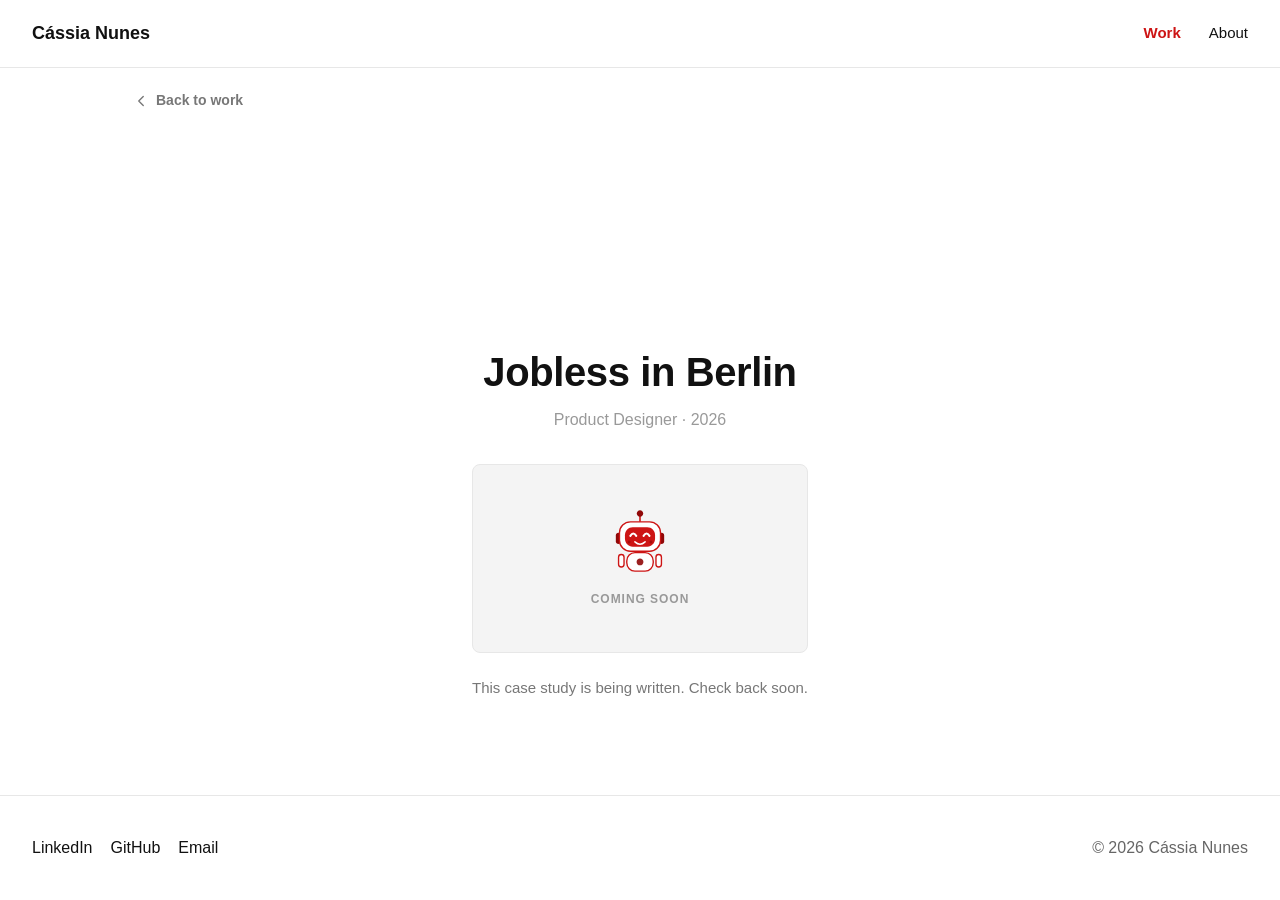
==== case-studies/jobless/index.html @ c4681d46 "Add Jobless & AI Subtitles coming-soon pages; update robot artwork - New per-project coming-soon pag" ====
<!DOCTYPE html>
<html lang="en">
<head>
  <meta charset="UTF-8" />
  <meta name="viewport" content="width=device-width, initial-scale=1.0" />
  <title>Jobless in Berlin | Cássia Nunes</title>
  <meta name="description" content="Jobless in Berlin — a product design case study by Cássia Nunes. Coming soon." />
  <link rel="stylesheet" href="../../styles.css?v=11" />
</head>
<body>

  <!-- ===== HEADER / NAVIGATION (same on every page) ===== -->
  <header class="site-header">
    <a href="../../index.html" class="logo"><span class="logo-name">Cássia Nunes</span></a>
    <button class="nav-toggle" aria-label="Open navigation" aria-expanded="false">
      <span></span><span></span><span></span>
    </button>
    <nav class="nav">
      <a href="../../work.html" class="active" data-i18n="nav.work">Work</a>
      <!-- Playground temporarily hidden from nav — page and content preserved. Remove this comment wrapper to restore. -->
      <!-- <a href="../../playground.html" data-i18n="nav.playground">Playground</a> -->
      <a href="../../about.html" data-i18n="nav.about">About Me</a>
      <div class="lang-select"></div>
    </nav>
  </header>

  <!-- Back link, always at the very top of the page -->
  <div class="cs-topbar">
    <a href="../../work.html" class="cs-back">
      <svg viewBox="0 0 24 24" fill="none" stroke="currentColor" stroke-width="1.8" stroke-linecap="round" stroke-linejoin="round" aria-hidden="true"><path d="M15 18l-6-6 6-6"/></svg>
      Back to work
    </a>
  </div>

  <!-- ===== COMING SOON — the case study is still being written ===== -->
  <main class="cs-soon-page">
    <h1 class="cs-soon-title">Jobless in Berlin</h1>
    <p class="cs-soon-meta">Product Designer · 2026</p>
    <div class="thumb thumb--soon cs-soon-card">
      <img class="thumb-robot" src="../../svg/active.svg" alt="" />
      <span class="thumb-soon-label">Coming soon</span>
    </div>
    <p class="cs-soon-note">This case study is being written. Check back soon.</p>
  </main>

  <!-- ===== FOOTER (contact sheet, same on every page) ===== -->
  <footer class="site-footer">
    <div class="footer-inner">
      <div class="footer-links">
        <a href="https://www.linkedin.com/in/cassianunes/" target="_blank" rel="noopener">LinkedIn</a>
        <a href="https://github.com/decassianunes" target="_blank" rel="noopener">GitHub</a>
        <a href="mailto:nunes.decassia@gmail.com">Email</a>
      </div>
      <div class="footer-col footer-col--right">
        <p>© <span id="year"></span> Cássia Nunes</p>
      </div>
    </div>
  </footer>

  <script src="../../script.js?v=3"></script>
  <script src="../../i18n.js"></script>
</body>
</html>
---- styles.css ----
/* ===== COLOR + SPACING VARIABLES =====
   Change a color here once and it updates everywhere. */
:root {
  --white: #ffffff;
  --black: #111111;         /* text — near-black reads softer than pure #000 */
  --red: #CD1515;           /* vivid red — the accent (rgba(205,21,21,1)) */
  --red-50: #E68A8A;        /* vivid red at ~50% (mixed with white) — used on hover */
  --red-deep: #860303;      /* darker red — chatbot header + user bubble, so they don't clash with the action red */
  --red-pill: #8F0909;      /* active chatbot chip — red outline + text on hover/focus */
  --red-highlight: #8F0909; /* deep maroon — case-study highlights (title, label, headings, active nav) */
  --gray-line: #E7E7E7;     /* subtle borders for empty thumbnails */
  --gray-border: #D4D4D4;   /* slightly stronger neutral — chatbot chips at rest */
  --gray-thumb: #F4F4F4;    /* empty thumbnail fill */
  --max-width: 1080px;
  --gap: 24px;
}

/* ===== BASE ===== */
* { box-sizing: border-box; margin: 0; padding: 0; }

body {
  font-family: -apple-system, BlinkMacSystemFont, "Segoe UI", Helvetica, Arial, sans-serif;
  background: var(--white);
  color: var(--black);
  line-height: 1.5;
  -webkit-font-smoothing: antialiased;
  /* Sticky-footer layout: header (auto) · content (1fr, grows) · footer (auto).
     Keeps the footer pinned to the bottom even on short pages. */
  min-height: 100vh;
  display: grid;
  grid-template-rows: auto 1fr auto;
}

a { color: inherit; text-decoration: none; }

/* ===== HEADER / NAV ===== */
.site-header {
  position: sticky;          /* stays at the top as you scroll */
  top: 0;
  background: var(--white);
  display: flex;
  align-items: center;
  justify-content: space-between;
  padding: 20px 32px;
  border-bottom: 1px solid var(--gray-line);
  z-index: 10;
}

/* Logo link — always present, empty on homepage (name lives in the hero),
   populated on inner pages. Min-width keeps the tap target reachable. */
.logo {
  font-weight: 700;
  font-size: 18px;
  min-width: 44px;
  display: inline-flex;
  align-items: center;
}

/* The name shown in the header on inner pages — black, distinct from the red hero name.
   Fades in from the left on page load, giving the impression it arrived from the hero fly. */
.logo-name {
  display: inline-block;
  color: var(--black);
  font-weight: 700;
  font-size: 18px;
  white-space: nowrap;
  animation: logo-arrive 0.35s ease-out both;
  transition: color 0.15s ease;
}

.logo:hover .logo-name { color: var(--red); }

@keyframes logo-arrive {
  from { opacity: 0; transform: translateX(-8px); }
  to   { opacity: 1; transform: translateX(0); }
}

@media (prefers-reduced-motion: reduce) {
  .logo-name { animation: none; }
}

.nav { display: flex; gap: 28px; align-items: center; }

.nav a { font-size: 15px; transition: color 0.15s ease; }
.nav a:hover { color: var(--red); }   /* full red on hover — accessible (5.6:1) */
.nav a.active { color: var(--red); font-weight: 600; }   /* current page */

/* Hamburger toggle — hidden on desktop, shown on mobile */
.nav-toggle {
  display: none;
  flex-direction: column;
  justify-content: center;
  gap: 5px;
  width: 36px;
  height: 36px;
  padding: 6px;
  background: none;
  border: none;
  cursor: pointer;
  flex-shrink: 0;
}
.nav-toggle span {
  display: block;
  width: 100%;
  height: 2px;
  background: var(--black);
  border-radius: 2px;
  transition: transform 0.22s ease, opacity 0.18s ease;
  transform-origin: center;
}
/* Animate the three bars → X when open */
.site-header.nav-open .nav-toggle span:nth-child(1) { transform: translateY(7px) rotate(45deg); }
.site-header.nav-open .nav-toggle span:nth-child(2) { opacity: 0; transform: scaleX(0); }
.site-header.nav-open .nav-toggle span:nth-child(3) { transform: translateY(-7px) rotate(-45deg); }

/* Custom language dropdown (EN / DE / PT) — hidden for now, keeping EN only */
.lang-select { display: none; }

.lang-trigger {
  display: inline-flex;
  align-items: center;
  gap: 4px;
  font: inherit;
  font-size: 15px;
  font-weight: 400;
  color: var(--red);
  background: none;
  border: none;
  padding: 0;
  cursor: pointer;
  transition: opacity 0.15s ease;
}
.lang-trigger:hover { opacity: 0.7; }

.lang-caret { font-size: 9px; transition: transform 0.15s ease; }
.lang-select.open .lang-caret { transform: rotate(180deg); }

.lang-menu {
  position: absolute;
  top: calc(100% + 6px);
  right: 0;
  min-width: 100%;
  margin: 0;
  padding: 4px;
  list-style: none;
  background: var(--white);
  border: 1px solid var(--gray-line);
  border-radius: 8px;
  box-shadow: 0 8px 24px rgba(0, 0, 0, 0.1);
  display: none;
  z-index: 20;
}
.lang-select.open .lang-menu { display: block; }

.lang-option {
  font-size: 13px;
  color: var(--black);
  padding: 7px 14px;
  border-radius: 5px;
  cursor: pointer;
  white-space: nowrap;
  transition: color 0.15s ease, background 0.15s ease;
}
.lang-option:hover { color: var(--red); background: #faf1f1; }
.lang-option.active { color: var(--red); font-weight: 700; }

/* ===== HERO ===== */
.hero {
  width: 100%;
  max-width: var(--max-width);
  margin: 0;
  padding: 80px 32px 100px;
  display: grid;
  grid-template-columns: 1.6fr 1fr;   /* give the text more room than the robot */
  gap: 48px;
  align-items: center;
  overflow-x: hidden;
}

.hero-left {
  display: flex;
  flex-direction: column;
  min-width: 0;
}

.hero-right {
  display: flex;
  flex-direction: column;
  align-items: flex-end;
}

/* Wrapper that keeps the bubble and robot as one unit in the hero right column. */
.hero-bot-unit {
  display: flex;
  flex-direction: column;
  align-items: center;
  gap: 24px;
  width: 300px;
  max-width: 100%;
  margin-right: 30px;
}

/* Speech bubble that triggers the chat — sits above the robot in the hero */
.hero-bot-bubble {
  position: relative;
  width: 100%;
  background: var(--white);
  border: 1px solid var(--gray-line);
  border-radius: 16px;
  padding: 16px 20px;
  font-family: inherit;
  font-size: 15px;
  color: #555;
  text-align: left;
  box-shadow: 0 2px 12px rgba(0, 0, 0, 0.06);
  cursor: pointer;
  transition: border-color 0.15s ease, opacity 0.35s ease;
}
.hero-bot-bubble:hover { border-color: #bbb; }
.hero-bot-bubble:focus-visible {
  outline: 2px solid var(--red);
  outline-offset: 3px;
}
/* Tail — two overlapping triangles create a bordered point toward the robot */
.hero-bot-bubble::before {
  content: '';
  position: absolute;
  bottom: -14px;
  left: 50%;
  transform: translateX(-50%);
  border-left: 12px solid transparent;
  border-right: 12px solid transparent;
  border-top: 14px solid var(--gray-line);
  pointer-events: none;
}
.hero-bot-bubble::after {
  content: '';
  position: absolute;
  bottom: -12px;
  left: 50%;
  transform: translateX(-50%);
  border-left: 11px solid transparent;
  border-right: 11px solid transparent;
  border-top: 12px solid var(--white);
  pointer-events: none;
}

/* Slot where chatbot.js moves the robot button on desktop */
.hero-bot-slot { display: flex; justify-content: center; }

/* Hide the hero right column while the chat panel is open */
body.chatbot-active .hero-right { visibility: hidden; }

.hero-eyebrow {
  font-size: 16px;
  font-weight: 400;           /* not bold */
  color: var(--black);        /* black */
  margin-bottom: 20px;
}

.hero-name {
  font-size: clamp(44px, 7vw, 72px);
  font-weight: 800;
  letter-spacing: -0.02em;
  line-height: 1.02;
  color: var(--red);
}

/* Keywords marquee — infinite horizontal scroll, clipped to the name's width */
.hero-headline {
  display: grid;
  width: max-content;   /* shrink-wrap to the name; the marquee inherits this width */
  max-width: 100%;      /* never overflow the hero column */
}

.hero-keywords-marquee {
  position: relative;
  width: 100%;          /* = the name's width */
  overflow: hidden;
  height: 1.5em;
  margin-top: 18px;
  /* soft fade at both edges so text eases in/out */
  -webkit-mask-image: linear-gradient(to right, transparent, #000 6%, #000 94%, transparent);
          mask-image: linear-gradient(to right, transparent, #000 6%, #000 94%, transparent);
}

.hero-keywords-track {
  position: absolute;   /* keeps the long line from stretching the name box */
  top: 0;
  left: 0;
  display: flex;
  white-space: nowrap;
  animation: keyword-scroll 30s linear infinite;
}
.hero-keywords-marquee:hover .hero-keywords-track {
  animation-play-state: paused;   /* pause on hover */
}

.hero-keywords {
  display: flex;
  flex-wrap: wrap;
  align-items: center;
  list-style: none;
  margin: 18px 0 0;
  padding: 0;
  font-size: 14px;
  color: #444;
}
.hero-keywords li { white-space: nowrap; }
.hero-keywords li::after {   /* visual separator only */
  content: "·";
  margin: 0 0.55em;
  color: #aaa;
}
.hero-keywords li:last-child::after { content: none; margin: 0; }

@keyframes keyword-scroll {
  from { transform: translateX(0); }
  to   { transform: translateX(-50%); }   /* one full copy — seamless loop */
}

/* Accessibility: no motion — show a normal, fully-visible keyword line */
@media (prefers-reduced-motion: reduce) {
  .hero-headline { display: block; }
  .hero-keywords-marquee {
    overflow: visible;
    height: auto;
    -webkit-mask-image: none;
            mask-image: none;
  }
  .hero-keywords-track { position: static; animation: none; flex-wrap: wrap; white-space: normal; }
  .hero-keywords { flex-wrap: wrap; }              /* wrap the tags onto lines */
  .hero-keywords[aria-hidden="true"] { display: none; }
}

.hero-intro {
  margin-top: 20px;
  font-size: clamp(15px, 1.4vw, 18px);
  font-weight: 400;
  line-height: 1.6;
  overflow-wrap: break-word;
}

.hero-cta {
  display: inline-block;
  margin-top: 36px;
  font-size: 16px;
  font-weight: 600;
  color: var(--white);
  background: var(--red);
  padding: 14px 28px;
  border-radius: 999px;
  transition: background 0.15s ease;
}

.hero-cta:hover { background: var(--red-50); }   /* 50% red on hover */

/* Primary CTA link in the hero */
.hero-link {
  display: inline-block;
  margin-top: 28px;
  font-size: 16px;
  font-weight: 700;
  color: var(--black);
  transition: color 0.15s ease;
}
.hero-link:hover { color: var(--red); }

/* Location — lowest priority, muted, at the bottom of the hero */
.hero-meta {
  margin-top: 28px;
  font-size: 15px;
  color: #777;
}

/* ===== SECTIONS ===== */
.section {
  width: 100%;                 /* fill the width (grid item), then cap below */
  max-width: var(--max-width);
  margin: 0 auto;              /* centered (content pages) */
  padding: 64px 32px;
}

.section-title {
  position: relative;                     /* anchor for the animated bar */
  font-size: 14px;
  font-weight: 700;
  text-transform: uppercase;
  letter-spacing: 0.08em;
  margin-bottom: 32px;
  padding-bottom: 12px;
}

/* Static underline below section titles */
.section-title::after {
  content: "";
  position: absolute;
  left: 0;
  bottom: 0;
  width: 100%;
  height: 2px;
  background: var(--gray-line);
}

/* ===== WORK GRID ===== */
.work-grid {
  display: grid;
  grid-template-columns: repeat(3, 1fr);   /* 3 columns on desktop */
  gap: var(--gap);
}

.work-card { display: block; }

.thumb {
  position: relative;          /* positioning context for the hover-preview video */
  aspect-ratio: 16 / 9;        /* matches the case-study hero image so it isn't cropped */
  background: var(--gray-thumb);
  border: 1px solid var(--gray-line);
  border-radius: 8px;
  overflow: hidden;            /* clip a filled image to the rounded corners */
}

/* An image that fills a thumbnail — crops to the same 4:3 shape. */
.thumb-img {
  width: 100%;
  height: 100%;
  object-fit: cover;
  display: block;
}

/* Hover-preview video, layered over the poster image. It fills the same 4:3 box
   (object-fit: cover — no distortion) and fades in on hover / keyboard focus;
   the JS in script.js plays it on hover and resets it on leave. */
.thumb-video {
  position: absolute;
  inset: 0;
  width: 100%;
  height: 100%;
  object-fit: cover;
  opacity: 0;                  /* hidden until hover; the poster shows underneath */
  transition: opacity 0.25s ease;
}
a.work-card:hover .thumb-video,
a.work-card:focus-visible .thumb-video { opacity: 1; }

/* "Coming soon" thumbnail — the error robot centred over the grey box. */
.thumb--soon {
  display: flex;
  flex-direction: column;
  align-items: center;
  justify-content: center;
  gap: 12px;
}
.thumb-robot {
  width: 64px;
  height: auto;
  /* Same artwork as the chatbot's "no answer" robot. Its outline shapes have
     no fill attribute, so without this they'd default to solid black. Setting
     fill:none here lets the stroke-only paths stay outlines (the filled paths
     keep their own colors), matching how the robot looks inside the chatbot. */
  fill: none;
}
.thumb-soon-label {
  font-size: 12px;
  font-weight: 700;
  text-transform: uppercase;
  letter-spacing: 0.08em;
  color: #999;
}

/* Coming-soon project pages — a centered title + the "Coming soon" card */
.cs-soon-page {
  max-width: 640px;
  margin: 0 auto;
  padding: 48px 24px 96px;
  text-align: center;
}
.cs-soon-title {
  font-size: clamp(28px, 4vw, 40px);
  font-weight: 800;
  letter-spacing: -0.01em;
  margin: 8px 0 6px;
}
.cs-soon-meta {
  color: #999;
  margin: 0 0 32px;
}
.cs-soon-card {
  max-width: 420px;
  margin: 0 auto;
}
.cs-soon-note {
  margin-top: 24px;
  font-size: 15px;
  color: #777;
}

.work-card-title {
  margin-top: 14px;
  font-size: 17px;
  font-weight: 600;
}

.work-card-meta { font-size: 14px; color: #777; margin-top: 2px; }

/* ===== ABOUT ===== */
.about-text {
  font-size: 18px;
  max-width: 680px;
  color: #333;
}

.about-text p { margin-bottom: 20px; }   /* space between paragraphs */

.about-highlight {
  font-weight: 600;
  color: var(--black);
  border-left: 3px solid var(--red);   /* red accent bar on the standout line */
  padding-left: 16px;
}

.about-skills {
  font-size: 15px;
  color: #555;
}

.about-skills-label {
  display: block;
  font-weight: 700;
  color: var(--black);
  text-transform: uppercase;
  letter-spacing: 0.06em;
  font-size: 13px;
  margin-bottom: 4px;
}

/* ===== CONTACT ===== */
.contact-row { display: flex; flex-wrap: wrap; gap: 16px; }

.contact-btn {
  display: inline-block;
  font-size: 15px;
  font-weight: 600;
  padding: 12px 22px;
  border: 2px solid var(--red);
  border-radius: 999px;
  background: var(--white);
  color: var(--black);
  cursor: pointer;
  transition: background 0.15s ease, color 0.15s ease, border-color 0.15s ease;
}

.contact-btn:hover {
  background: var(--red-50);    /* fills with 50% red on hover */
  border-color: var(--red-50);
  color: var(--white);
}

.copy-feedback {
  margin-top: 14px;
  font-size: 14px;
  color: var(--red);
  min-height: 20px;    /* reserves space so layout doesn't jump */
}

/* ===== FOOTER (permanent contact sheet) ===== */
.site-footer {
  background: var(--white);      /* white footer */
  color: var(--black);          /* black text */
  border-top: 1px solid var(--gray-line);   /* divider so it doesn't blend into the page */
  padding: 40px 32px 40px;
}

.footer-inner {
  max-width: none;              /* fill the full width — credit sits at the far right */
  margin: 0;
  display: flex;
  flex-wrap: wrap;               /* stacks nicely on small screens */
  align-items: center;           /* links row + credit sit on one line */
  gap: 16px 40px;
  justify-content: space-between;
}

.footer-col p { font-size: 16px; margin-bottom: 8px; }

/* Inline row of contact links (left side of the footer). */
.footer-links {
  display: flex;
  flex-wrap: wrap;
  gap: 18px;
}
.footer-links a { font-size: 16px; }

.footer-label {
  color: var(--black);          /* black label */
  text-transform: uppercase;
  letter-spacing: 0.1em;
  font-size: 12px;
  font-weight: 700;
  margin-bottom: 12px;
}

.site-footer a { color: var(--black); text-decoration: none; }
.site-footer a:hover { color: var(--red); text-decoration: underline; }   /* accessible */

.footer-col--right { text-align: right; color: #666; }   /* muted credit */
.footer-col--right p { margin: 0; }                       /* remove bottom margin so flex centering works */

.footer-copy {
  max-width: var(--max-width);
  margin: 48px auto 0;
  font-size: 13px;
  color: var(--white);
  opacity: 0.9;
}

@media (max-width: 640px) {
  .footer-col--right { text-align: left; }   /* left-align on phones */
}

/* ===== RESPONSIVE (phones/tablets) ===== */
@media (max-width: 820px) {
  .work-grid { grid-template-columns: repeat(2, 1fr); }
}

/* Below ~900px the robot's fixed width squeezes the text column, so collapse the
   hero to a single full-width text column and drop the decorative robot early. */
@media (max-width: 900px) {
  .hero { grid-template-columns: 1fr; }
  .hero-right { display: none; }
}

@media (max-width: 700px) {
  /* Hero collapses to single column; right column (robot + bubble) is hidden. */
  .hero {
    grid-template-columns: 1fr;
    gap: 0;
    padding: 60px 32px 60px;
  }
  .hero-right { display: none; }

  /* Header: logo left, burger right — single row, no stacking */
  .site-header {
    padding: 14px 20px;
    flex-wrap: wrap;            /* allows nav to drop below on open */
  }
  .nav-toggle { display: flex; }   /* reveal the burger button */

  /* Nav hidden by default; drops below the logo row when open */
  .nav {
    display: none;
    width: 100%;
    flex-direction: column;
    gap: 0;
    padding: 4px 0 8px;
  }
  .site-header.nav-open .nav { display: flex; }

  /* Each link gets its own full-width row with a divider */
  .nav a {
    padding: 12px 0;
    border-bottom: 1px solid var(--gray-line);
    font-size: 16px;
  }
  .nav a:last-of-type { border-bottom: none; }

  /* Language selector sits on its own row inside the open nav */
  .nav .lang-select {
    padding: 10px 0;
  }

  /* Footer: shrink text and gaps so links + copyright stay on one line */
  .site-footer { padding: 28px 20px; }
  .footer-inner { gap: 8px 16px; flex-wrap: nowrap; align-items: center; }
  .footer-links { gap: 12px; }
  .footer-links a,
  .footer-col--right p { font-size: 13px; }
  .footer-col--right { text-align: right; }
}

@media (max-width: 520px) {
  .work-grid { grid-template-columns: 1fr; }
}

/* ===== MINI FAQ CHATBOT =====
   Floating widget, bottom-right of every page. Reuses the site's
   red accent, system font, and border colors so it feels native. */
.chatbot {
  position: fixed;
  right: 24px;
  bottom: 24px;
  z-index: 50;              /* above content, matches header stacking */
  font-family: inherit;
}

/* The round pill button that opens/closes the chat. */
.chatbot-toggle {
  display: inline-flex;
  align-items: center;
  gap: 8px;
  font-size: 15px;
  font-weight: 600;
  padding: 12px 22px;
  border: 2px solid var(--red);
  border-radius: 999px;
  background: var(--red);
  color: var(--white);
  cursor: pointer;
  box-shadow: 0 6px 20px rgba(0, 0, 0, 0.15);
  transition: background 0.15s ease, border-color 0.15s ease;
}

.chatbot-toggle:hover {
  background: var(--red-50);
  border-color: var(--red-50);
}

/* Swap the label for a "×" when the panel is open. */
.chatbot-toggle-close { display: none; font-size: 20px; line-height: 1; }
.chatbot--open .chatbot-toggle-open { display: none; }
.chatbot--open .chatbot-toggle-close { display: inline; }

/* The chat panel itself. */
.chatbot-panel {
  position: absolute;
  right: 0;
  bottom: 60px;             /* sits just above the toggle button */
  width: 320px;
  max-width: calc(100vw - 48px);
  max-height: 70vh;
  display: flex;
  flex-direction: column;
  background: var(--white);
  border: 1px solid var(--gray-line);
  border-radius: 16px;
  box-shadow: 0 12px 40px rgba(0, 0, 0, 0.18);
  overflow: hidden;
}

/* When JS marks the panel `hidden`, actually hide it. Without this line the
   `display: flex` above would keep the panel visible and the open/close
   button would appear to do nothing. */
.chatbot-panel[hidden] { display: none; }

.chatbot-header {
  padding: 14px 18px;
  font-weight: 700;
  color: var(--white);
  background: var(--red-deep);
}

/* Scrolling area that holds the message bubbles. */
.chatbot-messages {
  flex: 1;
  overflow-y: auto;
  padding: 16px;
  display: flex;
  flex-direction: column;
  gap: 10px;
}

.chatbot-msg {
  max-width: 85%;
  padding: 10px 14px;
  border-radius: 14px;
  font-size: 14px;
  line-height: 1.45;
}

/* Bot bubble on the left (grey), user bubble on the right (red). */
.chatbot-msg--bot {
  align-self: flex-start;
  background: var(--gray-thumb);
  color: var(--black);
  border-bottom-left-radius: 4px;
}

.chatbot-msg--user {
  align-self: flex-end;
  background: var(--red-deep);
  color: var(--white);
  border-bottom-right-radius: 4px;
}

.chatbot-msg a { text-decoration: underline; }
.chatbot-msg--bot a { color: var(--red); }

/* Suggested-question chips — ONE horizontally-scrolling row.
   The arrow + fade OVERLAY the right edge (they don't take a column). */
.chatbot-chips-wrap {
  position: relative;            /* anchor for the overlay arrow + fade */
  padding: 10px 16px 8px;        /* persistent bar sitting just above the input */
}

.chatbot-chips {
  display: flex;
  gap: 8px;
  overflow-x: auto;
  scroll-behavior: smooth;
  scrollbar-width: none;         /* hide scrollbar (Firefox) */
  padding: 2px 0;
}
.chatbot-chips::-webkit-scrollbar { display: none; }   /* hide scrollbar (Chrome/Safari) */

.chatbot-chip {
  flex: 0 0 auto;                /* keep each chip whole on one line */
  white-space: nowrap;
  font-size: 13px;
  font-weight: 500;
  padding: 6px 12px;
  border: 1px solid var(--gray-border);
  border-radius: 999px;
  background: var(--white);
  color: var(--black);
  cursor: pointer;
  transition: background 0.15s ease, color 0.15s ease, border-color 0.15s ease;
}

/* Red appears only on interaction — hover or keyboard focus. The active
   pill gets a red outline + red text (not a solid fill), so it reads as
   "active" without competing with the solid-red Ask button. Resting pills
   keep their neutral grey border. */
.chatbot-chip:hover,
.chatbot-chip:focus-visible {
  border-color: var(--red-pill);
  color: var(--red-pill);
  outline: none;
}

/* Soft white fade at the right edge — hints "there's more, scroll →". */
.chatbot-chips-wrap::after {
  content: "";
  position: absolute;
  top: 0;
  right: 16px;
  bottom: 0;
  width: 52px;
  background: linear-gradient(to right, rgba(255, 255, 255, 0), var(--white) 70%);
  pointer-events: none;          /* chips underneath stay clickable */
  transition: opacity 0.15s ease;
}

/* The › arrow OVERLAYS the row's right edge — no stolen column. */
.chatbot-chips-more {
  position: absolute;
  top: 50%;
  right: 16px;
  transform: translateY(-50%);
  z-index: 2;
  width: 26px;
  height: 26px;
  border-radius: 50%;
  border: 1px solid var(--gray-border);
  background: var(--white);
  color: var(--black);
  font-size: 17px;
  line-height: 1;
  cursor: pointer;
  display: flex;
  align-items: center;
  justify-content: center;
  padding: 0 0 1px 1px;            /* optically center the › glyph (nudge right + up) */
  box-sizing: border-box;         /* keep the circle 26px while padding shifts the glyph */
  transition: background 0.15s ease, color 0.15s ease, opacity 0.15s ease;
}
.chatbot-chips-more:hover { background: var(--red); color: var(--white); }

/* At the end there's nothing more to reveal — hide the arrow + fade. */
.chatbot-chips-wrap.chips-at-end::after { opacity: 0; }
.chatbot-chips-wrap.chips-at-end .chatbot-chips-more { opacity: 0; pointer-events: none; }

/* The type-a-question row at the bottom. */
.chatbot-form {
  display: flex;
  gap: 8px;
  padding: 12px 16px;
  border-top: 1px solid var(--gray-line);
}

.chatbot-input {
  flex: 1;
  font: inherit;
  font-size: 14px;
  padding: 10px 12px;
  border: 1px solid var(--gray-line);
  border-radius: 999px;
  outline: none;
}

.chatbot-input:focus { border-color: var(--red); }

.chatbot-send {
  font: inherit;
  font-size: 14px;
  font-weight: 600;
  padding: 10px 16px;
  border: none;
  border-radius: 999px;
  background: var(--red);
  color: var(--white);
  cursor: pointer;
}

.chatbot-send:hover { background: var(--red-50); }

/* ===== MOBILE: chat opens as a tall bottom sheet (≤700px wide) =====
   On phones the corner card doesn't work and the on-screen keyboard would
   cover the input. So when the chat is open, the panel becomes a full-width
   sheet that rises ~85% up the screen: red header pinned on top, messages
   scrolling in the middle, input docked at the bottom. The `.chatbot--open`
   prefix (two classes) makes these win over the desktop panel rules.
   The keyboard-lift itself is handled by JS in chatbot.js (Visual Viewport). */
@media (max-width: 700px) {
  .chatbot--open .chatbot-panel {
    position: fixed;
    left: 0;
    right: 0;
    bottom: 0;
    top: auto;
    width: 100%;
    max-width: 100%;
    height: 85dvh;                  /* dvh = the screen height right now */
    max-height: 85dvh;
    border: none;
    border-radius: 18px 18px 0 0;   /* rounded top only — sheet look */
    box-shadow: 0 -10px 40px rgba(0, 0, 0, 0.28);
    z-index: 60;
  }

  /* Keep the input clear of the phone's home-bar / rounded screen corners. */
  .chatbot--open .chatbot-form {
    padding-bottom: calc(12px + env(safe-area-inset-bottom));
  }

  /* Prevent iOS Safari from auto-zooming when the input is tapped.
     Safari zooms any input with font-size < 16px — bumping to 16px stops it. */
  .chatbot-input {
    font-size: 16px;
  }

  /* Larger touch targets for chips on mobile — WCAG recommends 44px minimum.
     Bumping padding from 6px/12px to 10px/16px gets closer without looking bulky. */
  .chatbot-chip {
    padding: 10px 16px;
    font-size: 14px;
  }

  /* Lock the page behind the sheet so two things don't scroll at once.
     overflow: hidden alone doesn't stop iOS Safari from scrolling the page
     when the keyboard opens. position: fixed + top offset (set by JS) is
     the only reliable way to freeze the page underneath the bottom sheet. */
  body.chatbot-active {
    overflow: hidden;
    position: fixed;
    width: 100%;   /* prevents layout-width collapse from position: fixed */
  }
}

@media (max-width: 520px) {
  .chatbot { right: 16px; bottom: 16px; }
}

/* ===== WORK CARD — clickable state =====
   The first card links to a case study; give it a clear hover affordance. */
a.work-card:hover .thumb { border-color: var(--red); }
a.work-card:hover .work-card-title { color: var(--red); }
a.work-card .work-card-title { transition: color 0.15s ease; }
a.work-card .thumb { transition: border-color 0.15s ease; }

/* ===== CASE STUDY (long-form article pages) ===== */
.case-study {
  width: 100%;
  max-width: 760px;          /* narrower than the 1080 grid — comfortable reading measure */
  margin: 0 auto;
  padding: 48px 32px 88px;
}

/* "← Work" back link at the top */
.case-study-back {
  display: inline-block;
  font-size: 14px;
  font-weight: 600;
  color: #777;
  margin-bottom: 28px;
  transition: color 0.15s ease;
}
.case-study-back:hover { color: var(--red); }

.case-study-eyebrow {
  font-size: 13px;
  font-weight: 700;
  text-transform: uppercase;
  letter-spacing: 0.08em;
  color: var(--red-highlight);
  margin-bottom: 14px;
}

.case-study-title {
  font-size: clamp(30px, 4.5vw, 46px);
  font-weight: 800;
  letter-spacing: -0.02em;
  line-height: 1.1;
}

/* Meta card (Role / Timeline / Team / Platform) — bordered rounded box */
.case-study-meta {
  margin: 28px 0 32px;
  display: grid;
  grid-template-columns: repeat(2, 1fr);
  gap: 20px 32px;
  border: 1px solid var(--gray-line);
  border-radius: 12px;
  padding: 26px 30px;
}
.case-study-meta dt {
  font-size: 11px;
  font-weight: 700;
  text-transform: uppercase;
  letter-spacing: 0.06em;
  color: #999;
  margin-bottom: 4px;
}
.case-study-meta dd {
  margin: 0;
  font-size: 15px;
  color: var(--black);
  line-height: 1.45;
}

/* Outcomes list — checked label on the left, description on the right */
.cs-outcomes {
  margin: 24px 0 32px;
  display: flex;
  flex-direction: column;
  gap: 26px;
}
.cs-outcomes > div {
  display: grid;
  grid-template-columns: 220px 1fr;
  gap: 20px 28px;
  align-items: start;
}
.cs-outcomes dt {
  display: flex;
  align-items: center;
  gap: 12px;
  font-size: 18px;
  font-weight: 700;
  color: var(--black);
  line-height: 1.3;
}
.cs-outcomes dt::before {
  content: "✓";
  flex: 0 0 auto;
  width: 22px;
  height: 22px;
  border-radius: 50%;
  background: var(--black);
  color: #fff;
  font-size: 12px;
  font-weight: 700;
  line-height: 1;
  display: inline-flex;
  align-items: center;
  justify-content: center;
}
.cs-outcomes dd {
  margin: 0;
  font-size: 16px;
  line-height: 1.6;
  color: #333;
}

/* Success-metrics stat cards — big number + label, à la the analytics dashboard */
.cs-stats {
  margin: 24px 0 32px;
  display: grid;
  grid-template-columns: repeat(auto-fit, minmax(180px, 1fr));
  gap: 16px;
}
.cs-stat {
  border: 1px solid var(--gray-line);
  border-radius: 12px;
  padding: 22px 24px;
}
.cs-stat-num {
  font-size: clamp(28px, 3.4vw, 40px);
  font-weight: 800;
  letter-spacing: -0.02em;
  line-height: 1.05;
  color: var(--black);
}
.cs-stat-label {
  margin-top: 10px;
  font-size: 11px;
  font-weight: 700;
  text-transform: uppercase;
  letter-spacing: 0.06em;
  color: #999;
}
.cs-stat-sub {
  margin-top: 8px;
  font-size: 13px;
  line-height: 1.45;
  color: #777;
}
.cs-stat-delta {
  display: inline-block;
  margin-top: 10px;
  padding: 2px 8px;
  border-radius: 999px;
  background: #e6f4ea;
  color: #1a7f37;
  font-size: 12px;
  font-weight: 700;
}

/* Body typography */
.case-study h2 {
  font-size: clamp(22px, 2.4vw, 27px);
  font-weight: 800;
  letter-spacing: -0.01em;
  line-height: 1.2;
  margin: 52px 0 18px;
}
.case-study h3 {
  font-size: 18px;
  font-weight: 700;
  margin: 32px 0 10px;
}
.case-study p {
  font-size: 17px;
  line-height: 1.7;
  color: #333;
  margin-bottom: 18px;
}
.case-study ul {
  margin: 0 0 22px;
  padding-left: 20px;
}
.case-study li {
  font-size: 17px;
  line-height: 1.7;
  color: #333;
  margin-bottom: 10px;
}
.case-study strong { color: var(--black); font-weight: 700; }
.case-study a { color: var(--red); text-decoration: underline; }

/* Divider between major sections */
.case-study hr {
  border: none;
  border-top: 1px solid var(--gray-line);
  margin: 44px 0;
}

/* Pull-quote / key takeaway — reuses the red accent bar from the About page */
.cs-callout {
  border-left: 3px solid var(--red);
  padding-left: 18px;
  margin: 28px 0;
  font-size: 19px;
  font-weight: 600;
  line-height: 1.5;
  color: var(--black);
}

/* Customer citation — pull-quote card with a red accent */
.cs-quote {
  position: relative;
  margin: 32px 0;
  padding: 26px 30px 26px 34px;
  background: var(--gray-thumb);
  border-left: 4px solid var(--red);
  border-radius: 8px;
}
.cs-quote-text {
  margin: 0;
  font-size: 19px;
  line-height: 1.6;
  font-style: italic;
  color: var(--black);
}
.cs-quote-cite {
  display: block;
  margin-top: 16px;
  font-size: 14px;
  font-style: normal;
  font-weight: 700;
  letter-spacing: 0.01em;
  color: var(--red-highlight);
}

/* Image placeholder — grey box matching the work thumbnails */
.cs-figure { margin: 30px 0; }
.cs-figure-box {
  aspect-ratio: 16 / 9;
  background: var(--gray-thumb);
  border: 1px solid var(--gray-line);
  border-radius: 8px;
  display: flex;
  align-items: center;
  justify-content: center;
  padding: 24px;
  text-align: center;
}
.cs-figure-label {
  font-size: 13px;
  font-style: italic;
  color: #9a9a9a;
  max-width: 340px;
}

/* TEMP: hide empty image placeholders until the real screenshots are uploaded.
   Hides any figure whose only content is a placeholder box (no <img> yet).
   To bring the slots back, delete this one rule. */
.cs-figure:has(> .cs-figure-box) {
  display: none;
}

/* ===== Solution slideshow — click-through of the two role-based halves ===== */
.cs-slideshow { outline: none; }
/* The image area: arrows are positioned against this box, so they stay centered
   on the screenshot and don't drift when captions differ in height. */
.cs-slides { position: relative; }
/* Only the active slide is rendered, so the frame height follows each screenshot. */
.cs-slide { display: none; }
.cs-slide.is-active { display: block; }
.cs-slide-caption {
  display: block;
  max-width: 420px;
  margin: 8px auto 0;
  padding-top: 4px;
  text-align: center;
}

/* Overlay arrows — soft circular buttons centered over the image */
.cs-slide-nav {
  position: absolute;
  top: 50%;
  transform: translateY(-50%);
  width: 40px;
  height: 40px;
  display: flex;
  align-items: center;
  justify-content: center;
  padding-bottom: 3px;              /* optically center the ‹ › glyphs */
  font-size: 26px;
  line-height: 1;
  color: var(--red);               /* red chevron at rest (red/white — no black) */
  background: rgba(255, 255, 255, 0.9);
  border: 1px solid var(--gray-line);
  border-radius: 50%;
  box-shadow: 0 2px 10px rgba(0, 0, 0, 0.12);
  cursor: pointer;
  transition: background 0.15s ease, color 0.15s ease, box-shadow 0.15s ease;
}
/* Hover: fill solid red with a white chevron. */
.cs-slide-nav:hover { background: var(--red); color: #fff; box-shadow: 0 4px 16px rgba(0, 0, 0, 0.18); }
.cs-slide-nav:focus-visible { outline: 2px solid var(--red); outline-offset: 2px; }
.cs-slide-prev { left: 12px; }
.cs-slide-next { right: 12px; }

/* Position indicator dots */
.cs-slide-dots {
  display: flex;
  justify-content: center;
  gap: 8px;
  margin-top: 14px;
}
.cs-slide-dot {
  width: 9px;
  height: 9px;
  padding: 0;
  border: none;
  border-radius: 50%;
  background: #cfcfcf;
  cursor: pointer;
  transition: background 0.15s ease, transform 0.15s ease;
}
.cs-slide-dot:hover { background: #a8a8a8; }
.cs-slide-dot.is-active { background: var(--red); transform: scale(1.15); }
.cs-slide-dot:focus-visible { outline: 2px solid var(--red); outline-offset: 2px; }

/* Phones: keep arrows tappable and hugging the edges */
@media (max-width: 640px) {
  .cs-slide-nav { width: 44px; height: 44px; font-size: 24px; }
  .cs-slide-prev { left: 8px; }
  .cs-slide-next { right: 8px; }
}

/* Case study on phones — single-column meta, tighter padding */
@media (max-width: 640px) {
  .case-study-meta { grid-template-columns: 1fr; gap: 16px; padding: 22px 22px; }
  .cs-outcomes > div { grid-template-columns: 1fr; gap: 8px; }
}

/* ===== CASE STUDY — HERO + STICKY SIDE-NAV LAYOUT ===== */
html { scroll-behavior: smooth; }

/* Back link — pinned at the very top of the page, above the hero */
.cs-topbar {
  width: 100%;
  max-width: var(--max-width);
  margin: 0 auto;
  padding: 22px 32px 0;
}
.cs-back {
  display: inline-flex;
  align-items: center;
  gap: 6px;
  font-size: 14px;
  font-weight: 600;
  color: #777;
  transition: color 0.15s ease;
}
.cs-back svg { width: 18px; height: 18px; }
.cs-back:hover { color: var(--red); }

/* Hero band (full content width, above the two-column body) */
.cs-hero {
  width: 100%;
  max-width: var(--max-width);
  margin: 0 auto;
  padding: 40px 32px 8px;
}
.cs-hero-figure { margin: 40px 0 32px; }
.cs-hero-figure .cs-figure-box { aspect-ratio: 21 / 9; }

/* Static hero image — soft-framed. (Temporary stand-in for a future animated walkthrough.) */
.cs-hero-img {
  width: 100%;
  display: block;
  border: 1px solid var(--gray-line);
  border-radius: 10px;
  box-shadow: 0 10px 30px rgba(0, 0, 0, 0.09);
}

/* Two-column body: sticky nav (left) + article (right) */
.cs-wrap {
  width: 100%;
  max-width: var(--max-width);
  margin: 0 auto;
  padding: 0 32px 48px;
  display: grid;
  grid-template-columns: 190px minmax(0, 1fr);
  gap: 56px;
  align-items: start;
}

/* Override the earlier single-column article rules for the new layout */
.case-study {
  max-width: 720px;
  margin: 0;
  padding: 8px 0 40px;
}

/* Sticky left section-nav */
.cs-sidenav {
  position: sticky;
  top: 96px;                    /* clears the sticky site header */
  align-self: start;
  display: flex;
  flex-direction: column;
  gap: 2px;
}
.cs-sidenav a {
  display: flex;
  align-items: center;
  gap: 12px;
  padding: 7px 0;
  font-size: 12.5px;
  font-weight: 700;
  letter-spacing: 0.07em;
  text-transform: uppercase;
  color: #a2a2a2;
  transition: color 0.15s ease;
}
.cs-sidenav a:hover { color: var(--black); }
.cs-sidenav a.is-active { color: var(--red-highlight); }

.cs-nav-ico {
  display: inline-flex;
  width: 22px;
  height: 22px;
  flex-shrink: 0;
  color: #8a8a8a;
  transition: color 0.15s ease;
}
.cs-nav-ico svg { width: 100%; height: 100%; }
.cs-sidenav a:hover .cs-nav-ico { color: var(--black); }
.cs-sidenav a.is-active .cs-nav-ico { color: var(--red-highlight); }

/* Small breathing room between HOME · sections · TOP */
.cs-nav-gap { height: 18px; }

/* Section spacing + scroll offset so headings clear the sticky header */
.case-study section { scroll-margin-top: 92px; }
.case-study section + section { margin-top: 56px; }
.case-study section > h2:first-child { margin-top: 0; }

/* Tablet / phone: drop the side-nav, single readable column */
@media (max-width: 860px) {
  .cs-wrap {
    grid-template-columns: 1fr;
    gap: 0;
    padding: 0 32px 40px;
  }
  .cs-sidenav { display: none; }
  .case-study { max-width: 720px; margin: 0 auto; }
}

@media (max-width: 640px) {
  .cs-hero { padding: 24px 20px 4px; }
  .cs-hero-figure .cs-figure-box { aspect-ratio: 16 / 10; }
  .cs-wrap { padding: 0 20px 40px; }
}
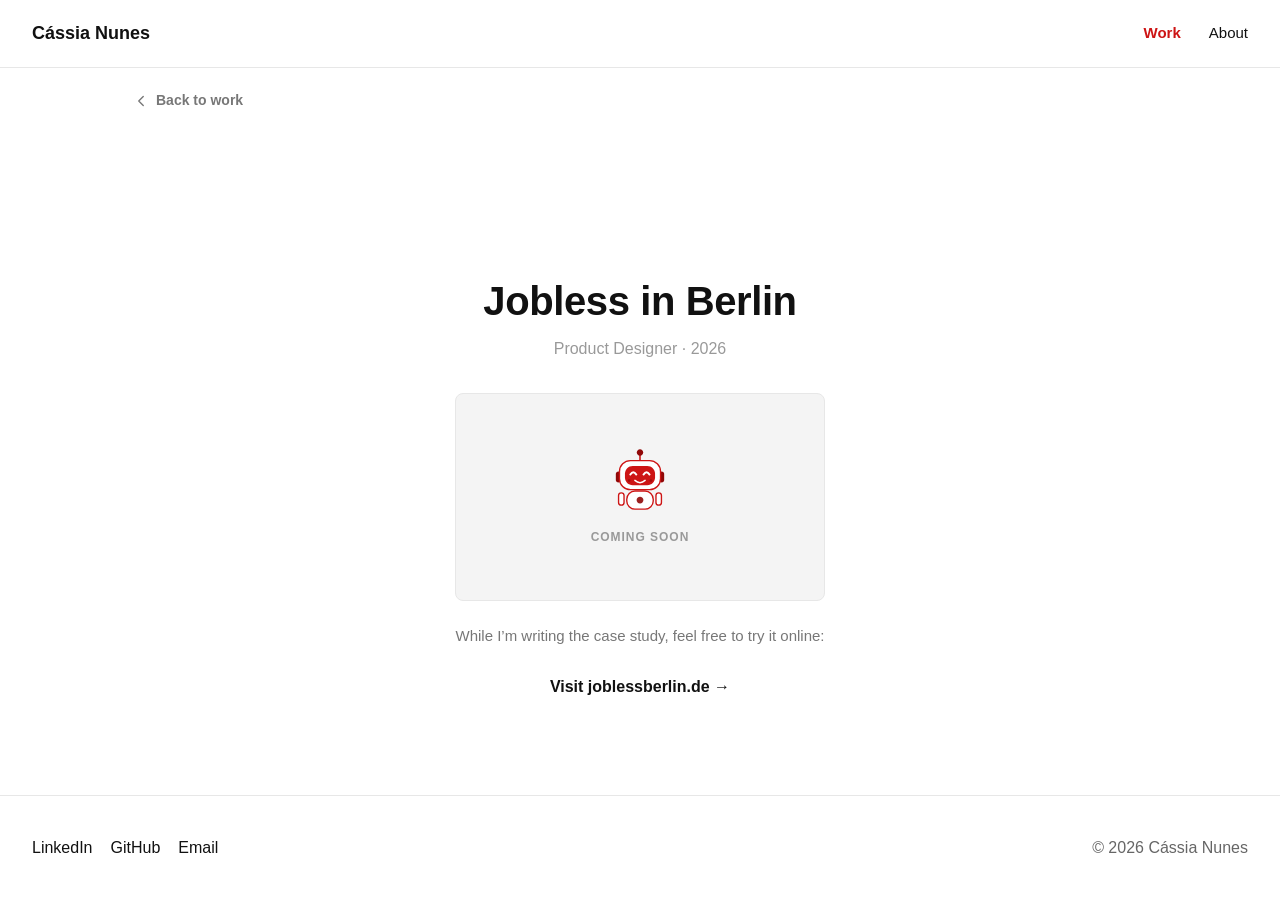
==== commit 1d157837: "Add live-project links to the coming-soon pages - Jobless in Berlin → joblessberlin.de - AI Generate" ====
--- a/case-studies/jobless/index.html
+++ b/case-studies/jobless/index.html
@@ -40,7 +40,8 @@
       <img class="thumb-robot" src="../../svg/active.svg" alt="" />
       <span class="thumb-soon-label">Coming soon</span>
     </div>
-    <p class="cs-soon-note">This case study is being written. Check back soon.</p>
+    <p class="cs-soon-note">While I’m writing the case study, feel free to try it online:</p>
+    <a class="hero-link" href="https://joblessberlin.de/" target="_blank" rel="noopener">Visit joblessberlin.de →</a>
   </main>
 
   <!-- ===== FOOTER (contact sheet, same on every page) ===== -->
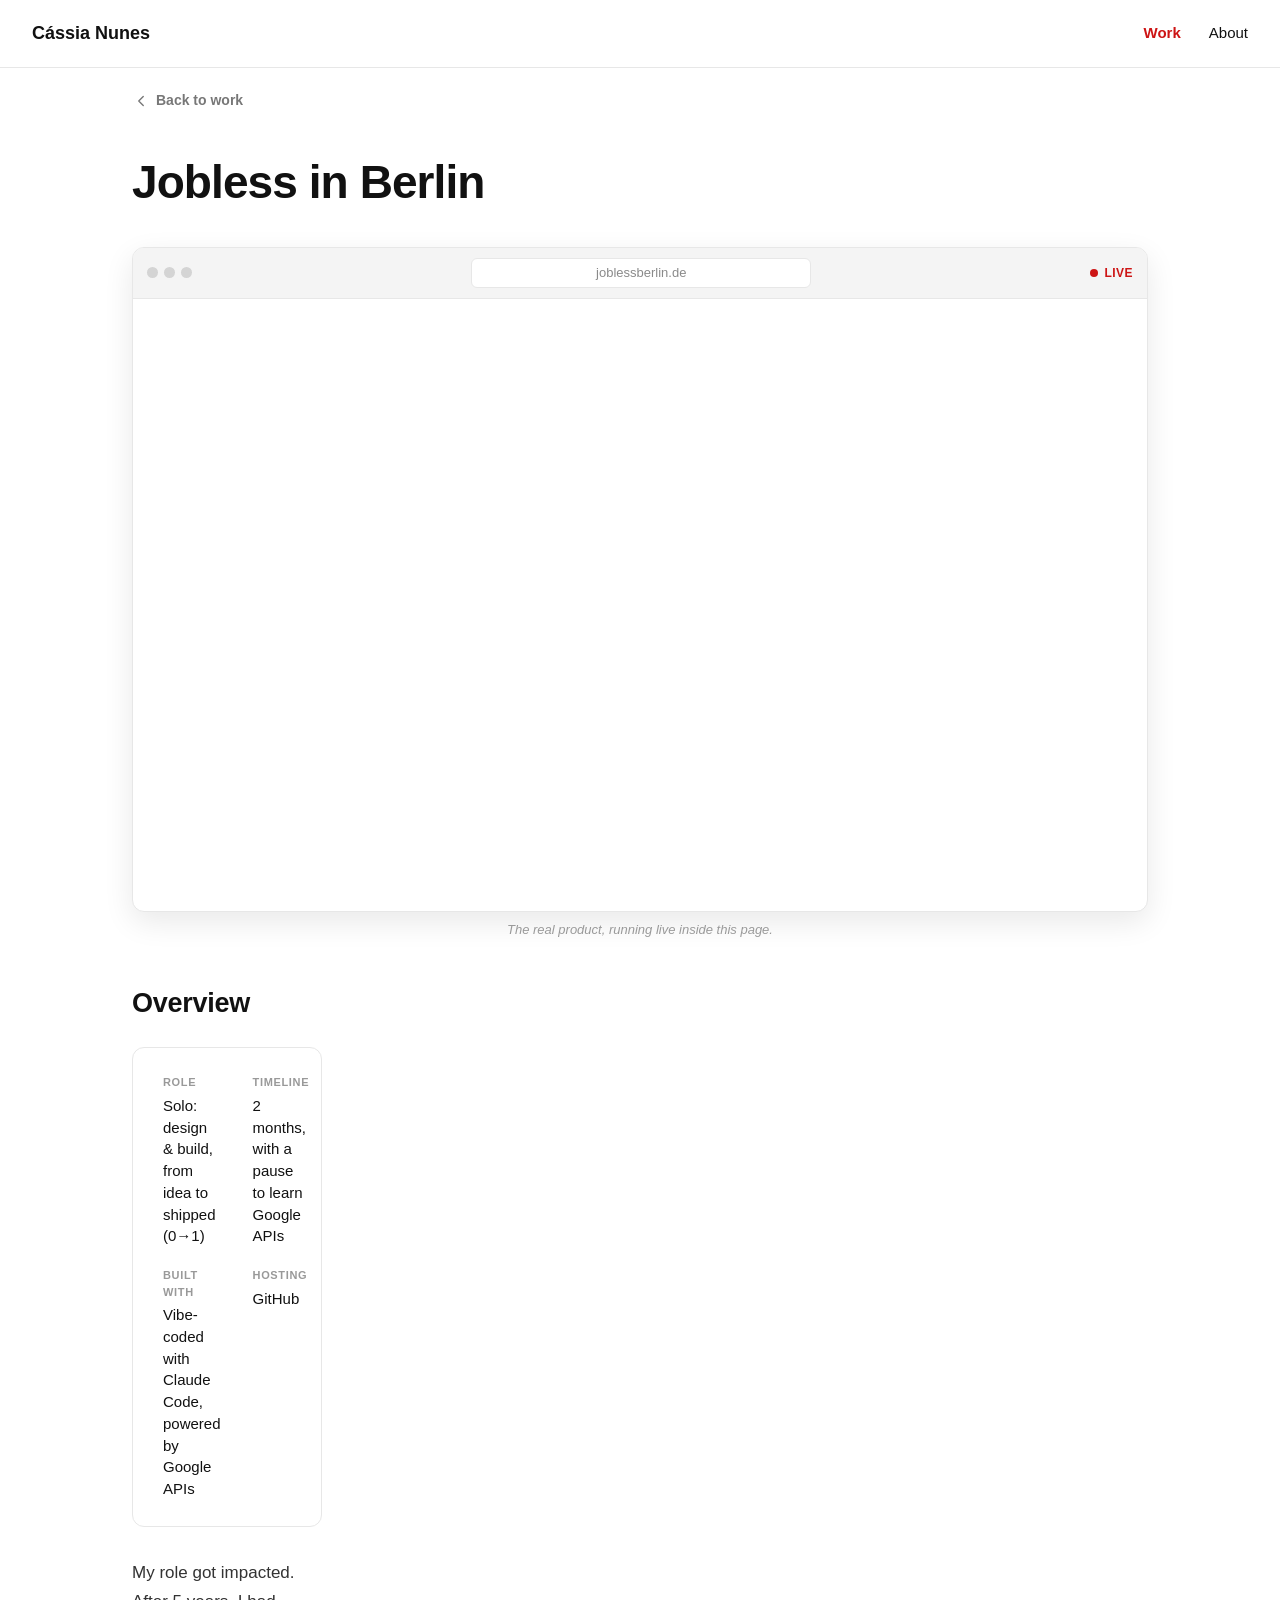
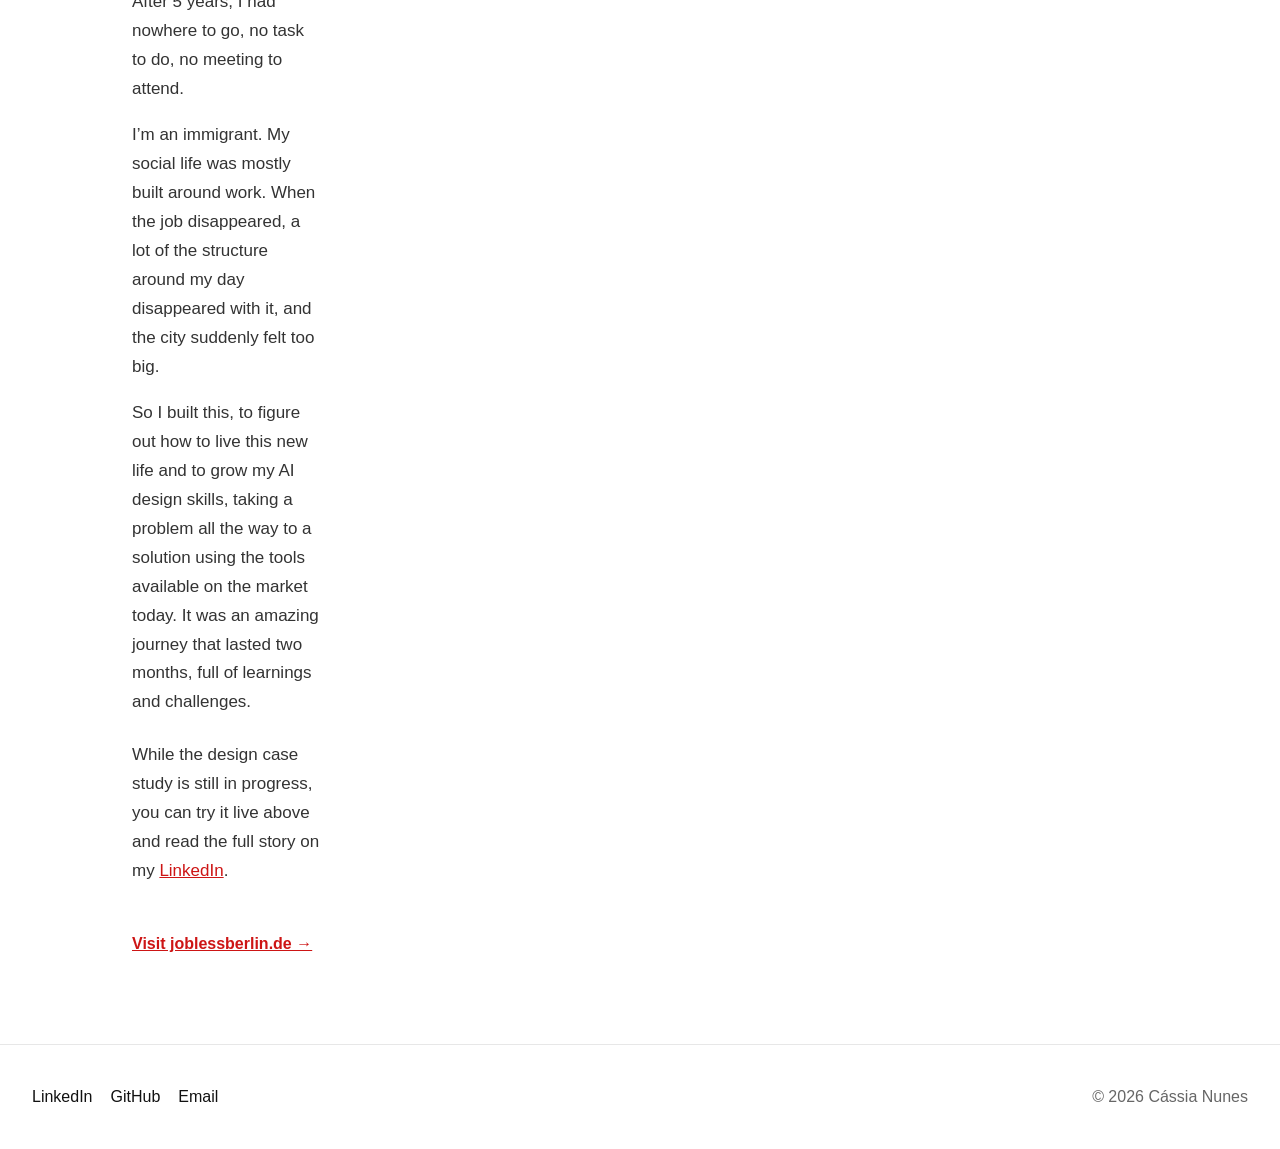
==== commit e396dc30: "Add live embed to Jobless; rebuild Subtitles case study with images - Jobless: replace coming-soon c" ====
--- a/case-studies/jobless/index.html
+++ b/case-studies/jobless/index.html
@@ -4,8 +4,8 @@
   <meta charset="UTF-8" />
   <meta name="viewport" content="width=device-width, initial-scale=1.0" />
   <title>Jobless in Berlin | Cássia Nunes</title>
-  <meta name="description" content="Jobless in Berlin — a product design case study by Cássia Nunes. Coming soon." />
-  <link rel="stylesheet" href="../../styles.css?v=11" />
+  <meta name="description" content="Jobless in Berlin: a product I designed and built to figure out how to live a new life after losing my job. A case study by Cássia Nunes." />
+  <link rel="stylesheet" href="../../styles.css?v=12" />
 </head>
 <body>
 
@@ -32,17 +32,63 @@
     </a>
   </div>
 
-  <!-- ===== COMING SOON — the case study is still being written ===== -->
-  <main class="cs-soon-page">
-    <h1 class="cs-soon-title">Jobless in Berlin</h1>
-    <p class="cs-soon-meta">Product Designer · 2026</p>
-    <div class="thumb thumb--soon cs-soon-card">
-      <img class="thumb-robot" src="../../svg/active.svg" alt="" />
-      <span class="thumb-soon-label">Coming soon</span>
-    </div>
-    <p class="cs-soon-note">While I’m writing the case study, feel free to try it online:</p>
-    <a class="hero-link" href="https://joblessberlin.de/" target="_blank" rel="noopener">Visit joblessberlin.de →</a>
-  </main>
+  <!-- ===== HERO ===== -->
+  <!-- Instead of a video walkthrough, the real product runs live inside the page.
+       The .cs-embed frame is a decorative browser window; the iframe loads joblessberlin.de. -->
+  <section class="cs-hero" id="top">
+    <h1 class="case-study-title">Jobless in Berlin</h1>
+    <figure class="cs-figure cs-hero-figure">
+      <div class="cs-embed">
+        <div class="cs-embed-bar">
+          <div class="cs-embed-dots" aria-hidden="true"><span></span><span></span><span></span></div>
+          <span class="cs-embed-url">joblessberlin.de</span>
+          <span class="cs-embed-live">Live</span>
+        </div>
+        <iframe
+          class="cs-embed-frame"
+          src="https://joblessberlin.de/"
+          title="Jobless in Berlin: the live product, running inside this page"
+          loading="lazy"></iframe>
+      </div>
+      <figcaption class="cs-figure-label" style="text-align: center; margin-left: auto; margin-right: auto; padding-top: 8px;">
+        The real product, running live inside this page.
+      </figcaption>
+    </figure>
+  </section>
+
+  <!-- ===== BODY: single-column article (no side-nav on this focused page) ===== -->
+  <div class="cs-wrap cs-wrap--solo">
+    <article class="case-study">
+
+      <section id="tldr">
+        <h2>Overview</h2>
+        <dl class="case-study-meta">
+          <div>
+            <dt>Role</dt>
+            <dd>Solo: design &amp; build, from idea to shipped (0→1)</dd>
+          </div>
+          <div>
+            <dt>Timeline</dt>
+            <dd>2 months, with a pause to learn Google APIs</dd>
+          </div>
+          <div>
+            <dt>Built with</dt>
+            <dd>Vibe-coded with Claude Code, powered by Google APIs</dd>
+          </div>
+          <div>
+            <dt>Hosting</dt>
+            <dd>GitHub</dd>
+          </div>
+        </dl>
+        <p>My role got impacted. After 5 years, I had nowhere to go, no task to do, no meeting to attend.</p>
+        <p>I’m an immigrant. My social life was mostly built around work. When the job disappeared, a lot of the structure around my day disappeared with it, and the city suddenly felt too big.</p>
+        <p>So I built this, to figure out how to live this new life and to grow my AI design skills, taking a problem all the way to a solution using the tools available on the market today. It was an amazing journey that lasted two months, full of learnings and challenges.</p>
+        <p class="cs-soon-note">While the design case study is still in progress, you can try it live above and read the full story on my <a href="https://www.linkedin.com/posts/cassianunes_my-role-got-impacted-and-after-years-i-had-share-7472574382083616768-NQSM/" target="_blank" rel="noopener">LinkedIn</a>.</p>
+        <a class="hero-link" href="https://joblessberlin.de/" target="_blank" rel="noopener">Visit joblessberlin.de →</a>
+      </section>
+
+    </article>
+  </div>
 
   <!-- ===== FOOTER (contact sheet, same on every page) ===== -->
   <footer class="site-footer">
--- a/styles.css
+++ b/styles.css
@@ -493,6 +493,45 @@
   margin-top: 24px;
   font-size: 15px;
   color: #777;
+}
+/* Intro description on a coming-soon page: readable body text, centered, kept to a
+   comfortable line length so it doesn't stretch the full 640px width. */
+.cs-soon-desc {
+  max-width: 560px;
+  margin: 0 auto 32px;
+  font-size: 16px;
+  line-height: 1.65;
+  color: #444;
+  text-align: left;
+}
+.cs-soon-desc p { margin: 0 0 14px; }
+.cs-soon-desc p:last-child { margin-bottom: 0; }
+
+/* Preview gallery on a coming-soon page: a few product shots with captions.
+   Two portrait shots sit side by side; a wide shot spans the full row below. */
+.cs-soon-gallery {
+  display: flex;
+  flex-wrap: wrap;
+  gap: 18px;
+  justify-content: center;
+  margin: 8px auto 4px;
+}
+.cs-soon-gallery figure { margin: 0; }
+.cs-soon-shot { flex: 1 1 220px; max-width: 260px; }
+.cs-soon-shot--wide { flex-basis: 100%; max-width: 640px; margin-top: 18px; }
+.cs-soon-gallery img {
+  display: block;
+  width: 100%;
+  border: 1px solid var(--gray-line);
+  border-radius: 12px;
+  box-shadow: 0 10px 30px rgba(0, 0, 0, 0.09);
+}
+.cs-soon-gallery figcaption {
+  margin-top: 10px;
+  font-size: 13px;
+  line-height: 1.4;
+  color: #777;
+  text-align: center;
 }
 
 .work-card-title {
@@ -1336,6 +1375,74 @@
   box-shadow: 0 10px 30px rgba(0, 0, 0, 0.09);
 }
 
+/* Live-site embed — a browser-window frame around an iframe.
+   Used on the Jobless case study to run the real product inside the page. */
+.cs-embed {
+  border: 1px solid var(--gray-line);
+  border-radius: 12px;
+  overflow: hidden;
+  box-shadow: 0 10px 30px rgba(0, 0, 0, 0.09);
+  background: var(--white);
+}
+.cs-embed-bar {
+  display: flex;
+  align-items: center;
+  gap: 12px;
+  padding: 10px 14px;
+  background: var(--gray-thumb);
+  border-bottom: 1px solid var(--gray-line);
+}
+.cs-embed-dots { display: flex; gap: 6px; flex: 0 0 auto; }
+.cs-embed-dots span {
+  width: 11px;
+  height: 11px;
+  border-radius: 50%;
+  background: var(--gray-border);
+}
+.cs-embed-url {
+  flex: 1 1 auto;
+  max-width: 340px;
+  margin: 0 auto;
+  padding: 4px 12px;
+  background: var(--white);
+  border: 1px solid var(--gray-line);
+  border-radius: 6px;
+  font-size: 13px;
+  color: #8a8a8a;
+  text-align: center;
+  white-space: nowrap;
+  overflow: hidden;
+  text-overflow: ellipsis;
+}
+.cs-embed-live {
+  flex: 0 0 auto;
+  display: inline-flex;
+  align-items: center;
+  gap: 6px;
+  font-size: 12px;
+  font-weight: 600;
+  color: var(--red);
+  text-transform: uppercase;
+  letter-spacing: 0.04em;
+}
+.cs-embed-live::before {
+  content: "";
+  width: 8px;
+  height: 8px;
+  border-radius: 50%;
+  background: var(--red);
+}
+.cs-embed-frame {
+  display: block;
+  width: 100%;
+  height: clamp(440px, 68vh, 700px);
+  border: 0;
+}
+
+/* Single-column case-study layout (no side-nav): reuse the wrap but drop the grid. */
+.cs-wrap--solo { display: block; padding-top: 8px; }
+.cs-wrap--solo .case-study { margin: 0 auto; }
+
 /* Two-column body: sticky nav (left) + article (right) */
 .cs-wrap {
   width: 100%;
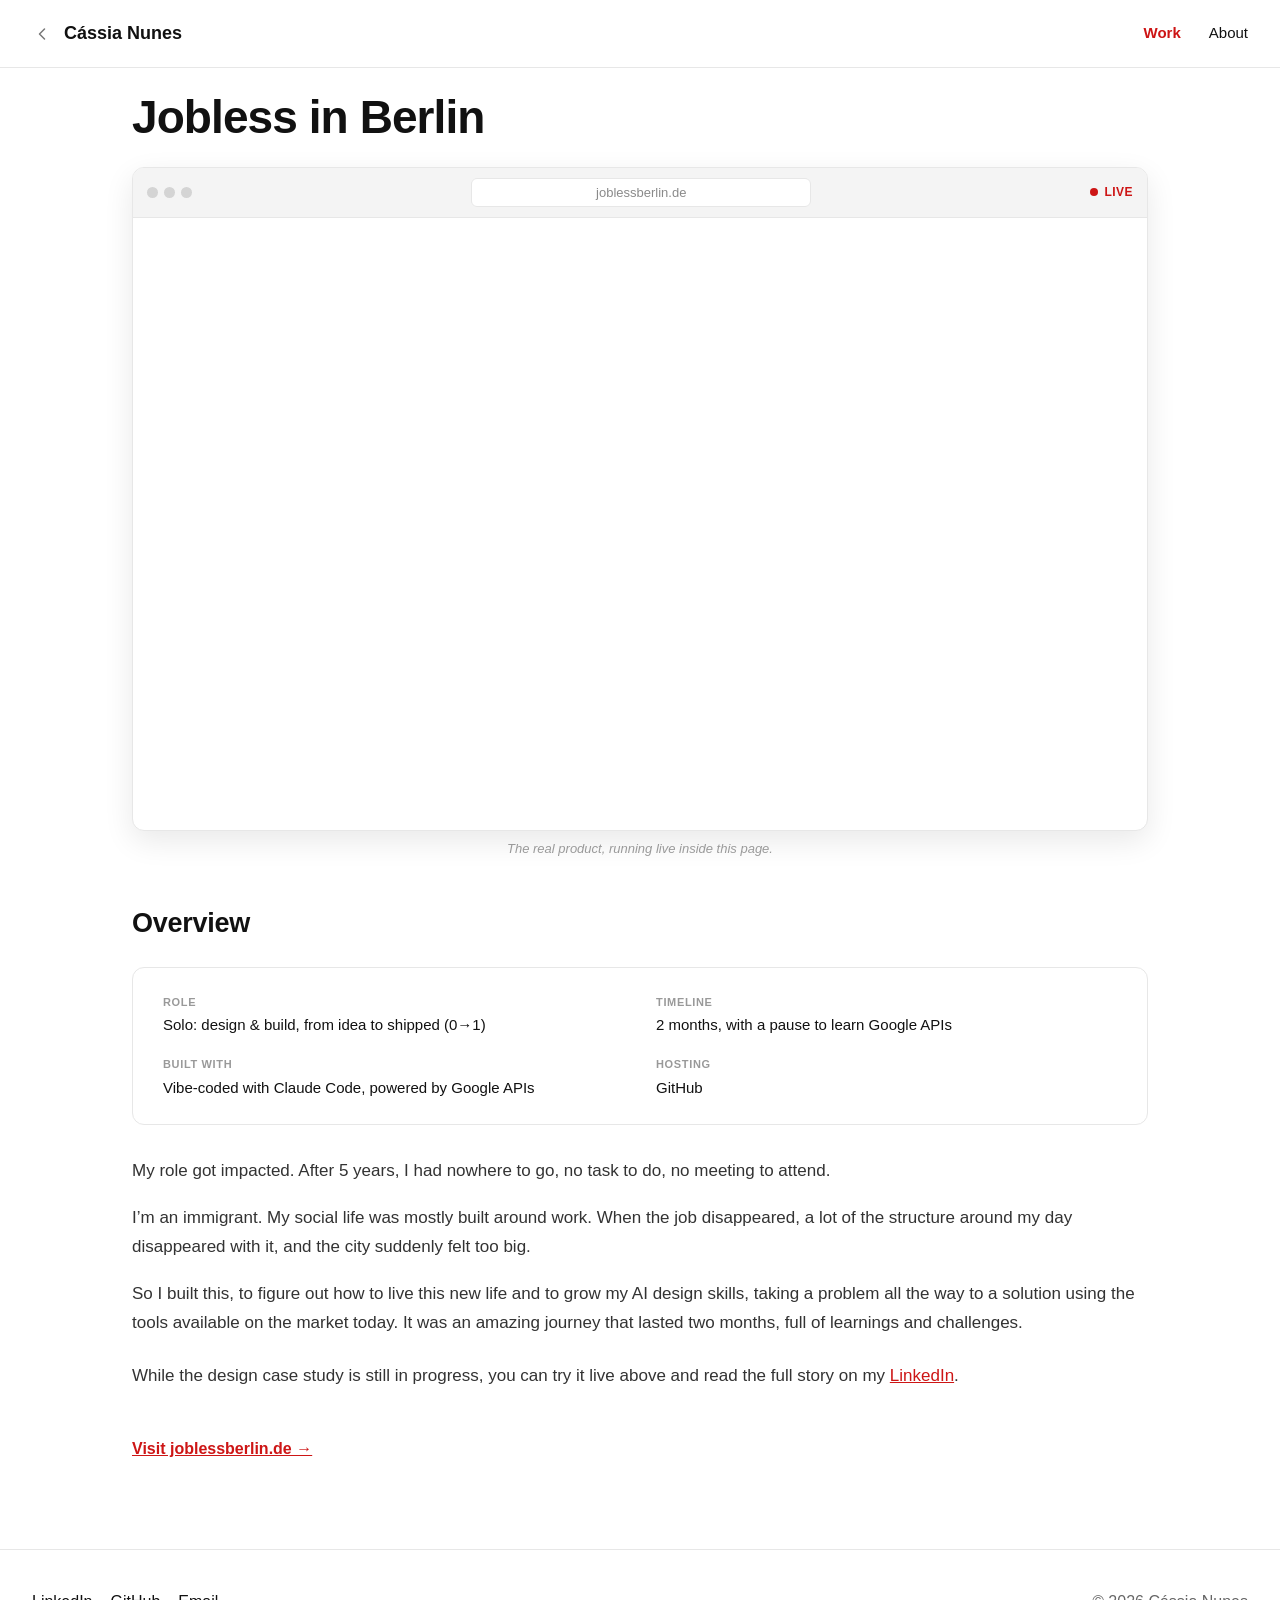
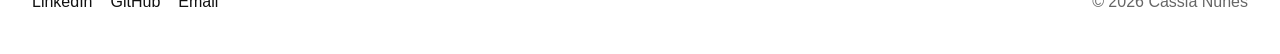
==== commit 922694a5: "Refine case-study layout, spacing, and subtitles gallery - Move the back-to-work affordance into the" ====
--- a/case-studies/jobless/index.html
+++ b/case-studies/jobless/index.html
@@ -5,13 +5,18 @@
   <meta name="viewport" content="width=device-width, initial-scale=1.0" />
   <title>Jobless in Berlin | Cássia Nunes</title>
   <meta name="description" content="Jobless in Berlin: a product I designed and built to figure out how to live a new life after losing my job. A case study by Cássia Nunes." />
-  <link rel="stylesheet" href="../../styles.css?v=12" />
+  <link rel="stylesheet" href="../../styles.css?v=14" />
 </head>
 <body>
 
   <!-- ===== HEADER / NAVIGATION (same on every page) ===== -->
   <header class="site-header">
-    <a href="../../index.html" class="logo"><span class="logo-name">Cássia Nunes</span></a>
+    <div class="header-left">
+      <a href="../../work.html" class="cs-back-icon" aria-label="Back to work" title="Back to work">
+        <svg viewBox="0 0 24 24" fill="none" stroke="currentColor" stroke-width="1.8" stroke-linecap="round" stroke-linejoin="round" aria-hidden="true"><path d="M15 18l-6-6 6-6"/></svg>
+      </a>
+      <a href="../../index.html" class="logo"><span class="logo-name">Cássia Nunes</span></a>
+    </div>
     <button class="nav-toggle" aria-label="Open navigation" aria-expanded="false">
       <span></span><span></span><span></span>
     </button>
@@ -24,13 +29,7 @@
     </nav>
   </header>
 
-  <!-- Back link, always at the very top of the page -->
-  <div class="cs-topbar">
-    <a href="../../work.html" class="cs-back">
-      <svg viewBox="0 0 24 24" fill="none" stroke="currentColor" stroke-width="1.8" stroke-linecap="round" stroke-linejoin="round" aria-hidden="true"><path d="M15 18l-6-6 6-6"/></svg>
-      Back to work
-    </a>
-  </div>
+  <!-- Back link now lives in the sticky header (see .cs-back-icon), so it stays visible on scroll. -->
 
   <!-- ===== HERO ===== -->
   <!-- Instead of a video walkthrough, the real product runs live inside the page.
--- a/styles.css
+++ b/styles.css
@@ -46,6 +46,23 @@
   z-index: 10;
 }
 
+/* Left cluster in the header: the back arrow sits just before the name.
+   On inner pages this is the persistent "back to work" affordance; it stays
+   visible because the whole header is sticky. */
+.header-left {
+  display: inline-flex;
+  align-items: center;
+  gap: 12px;
+}
+.cs-back-icon {
+  display: inline-flex;
+  align-items: center;
+  color: #777;
+  transition: color 0.15s ease;
+}
+.cs-back-icon svg { width: 20px; height: 20px; }
+.cs-back-icon:hover { color: var(--red); }
+
 /* Logo link — always present, empty on homepage (name lives in the hero),
    populated on inner pages. Min-width keeps the tap target reachable. */
 .logo {
@@ -512,20 +529,25 @@
 .cs-soon-gallery {
   display: flex;
   flex-wrap: wrap;
-  gap: 18px;
+  gap: 32px;
   justify-content: center;
-  margin: 8px auto 4px;
+  margin: 32px auto 16px;
 }
 .cs-soon-gallery figure { margin: 0; }
 .cs-soon-shot { flex: 1 1 220px; max-width: 260px; }
-.cs-soon-shot--wide { flex-basis: 100%; max-width: 640px; margin-top: 18px; }
-.cs-soon-gallery img {
-  display: block;
-  width: 100%;
-  border: 1px solid var(--gray-line);
-  border-radius: 12px;
-  box-shadow: 0 10px 30px rgba(0, 0, 0, 0.09);
-}
+.cs-soon-shot--wide { flex-basis: 100%; max-width: 640px; margin-top: 32px; }
+.cs-soon-gallery img { display: block; width: 100%; }
+/* Clean minimal device frames. Phones get a slim rounded bezel; the desktop
+   shot reuses the .cs-embed browser-window chrome (see the Jobless page). */
+.cs-phone {
+  border: 8px solid #111214;
+  border-radius: 34px;
+  overflow: hidden;
+  background: #111214;
+  box-shadow: 0 14px 34px rgba(0, 0, 0, 0.18);
+}
+.cs-embed > img,
+.cs-embed > video { display: block; width: 100%; }
 .cs-soon-gallery figcaption {
   margin-top: 10px;
   font-size: 13px;
@@ -1338,32 +1360,18 @@
 html { scroll-behavior: smooth; }
 
 /* Back link — pinned at the very top of the page, above the hero */
-.cs-topbar {
-  width: 100%;
-  max-width: var(--max-width);
-  margin: 0 auto;
-  padding: 22px 32px 0;
-}
-.cs-back {
-  display: inline-flex;
-  align-items: center;
-  gap: 6px;
-  font-size: 14px;
-  font-weight: 600;
-  color: #777;
-  transition: color 0.15s ease;
-}
-.cs-back svg { width: 18px; height: 18px; }
-.cs-back:hover { color: var(--red); }
+/* .cs-topbar / .cs-back removed: the back affordance now lives in the sticky
+   header as .cs-back-icon, which keeps it visible on scroll and reclaims the
+   vertical space the old bar used (helps the hero fit above the fold). */
 
 /* Hero band (full content width, above the two-column body) */
 .cs-hero {
   width: 100%;
   max-width: var(--max-width);
   margin: 0 auto;
-  padding: 40px 32px 8px;
-}
-.cs-hero-figure { margin: 40px 0 32px; }
+  padding: 24px 32px 8px;
+}
+.cs-hero-figure { margin: 24px 0 24px; }
 .cs-hero-figure .cs-figure-box { aspect-ratio: 21 / 9; }
 
 /* Static hero image — soft-framed. (Temporary stand-in for a future animated walkthrough.) */
@@ -1439,9 +1447,14 @@
   border: 0;
 }
 
-/* Single-column case-study layout (no side-nav): reuse the wrap but drop the grid. */
-.cs-wrap--solo { display: block; padding-top: 8px; }
-.cs-wrap--solo .case-study { margin: 0 auto; }
+/* Single-column case-study layout (no side-nav): reuse the wrap but drop the grid.
+   Targets both classes so it beats the `.cs-wrap` grid rule below regardless of
+   source order or the responsive breakpoint. */
+.cs-wrap.cs-wrap--solo { display: block; padding-top: 8px; }
+/* Left-align the reading column to the hero's left edge (was centered, which
+   made the card and text look like they floated in the middle of the page),
+   and let it fill the full hero width instead of the narrower reading measure. */
+.cs-wrap--solo .case-study { margin: 0; max-width: none; }
 
 /* Two-column body: sticky nav (left) + article (right) */
 .cs-wrap {
